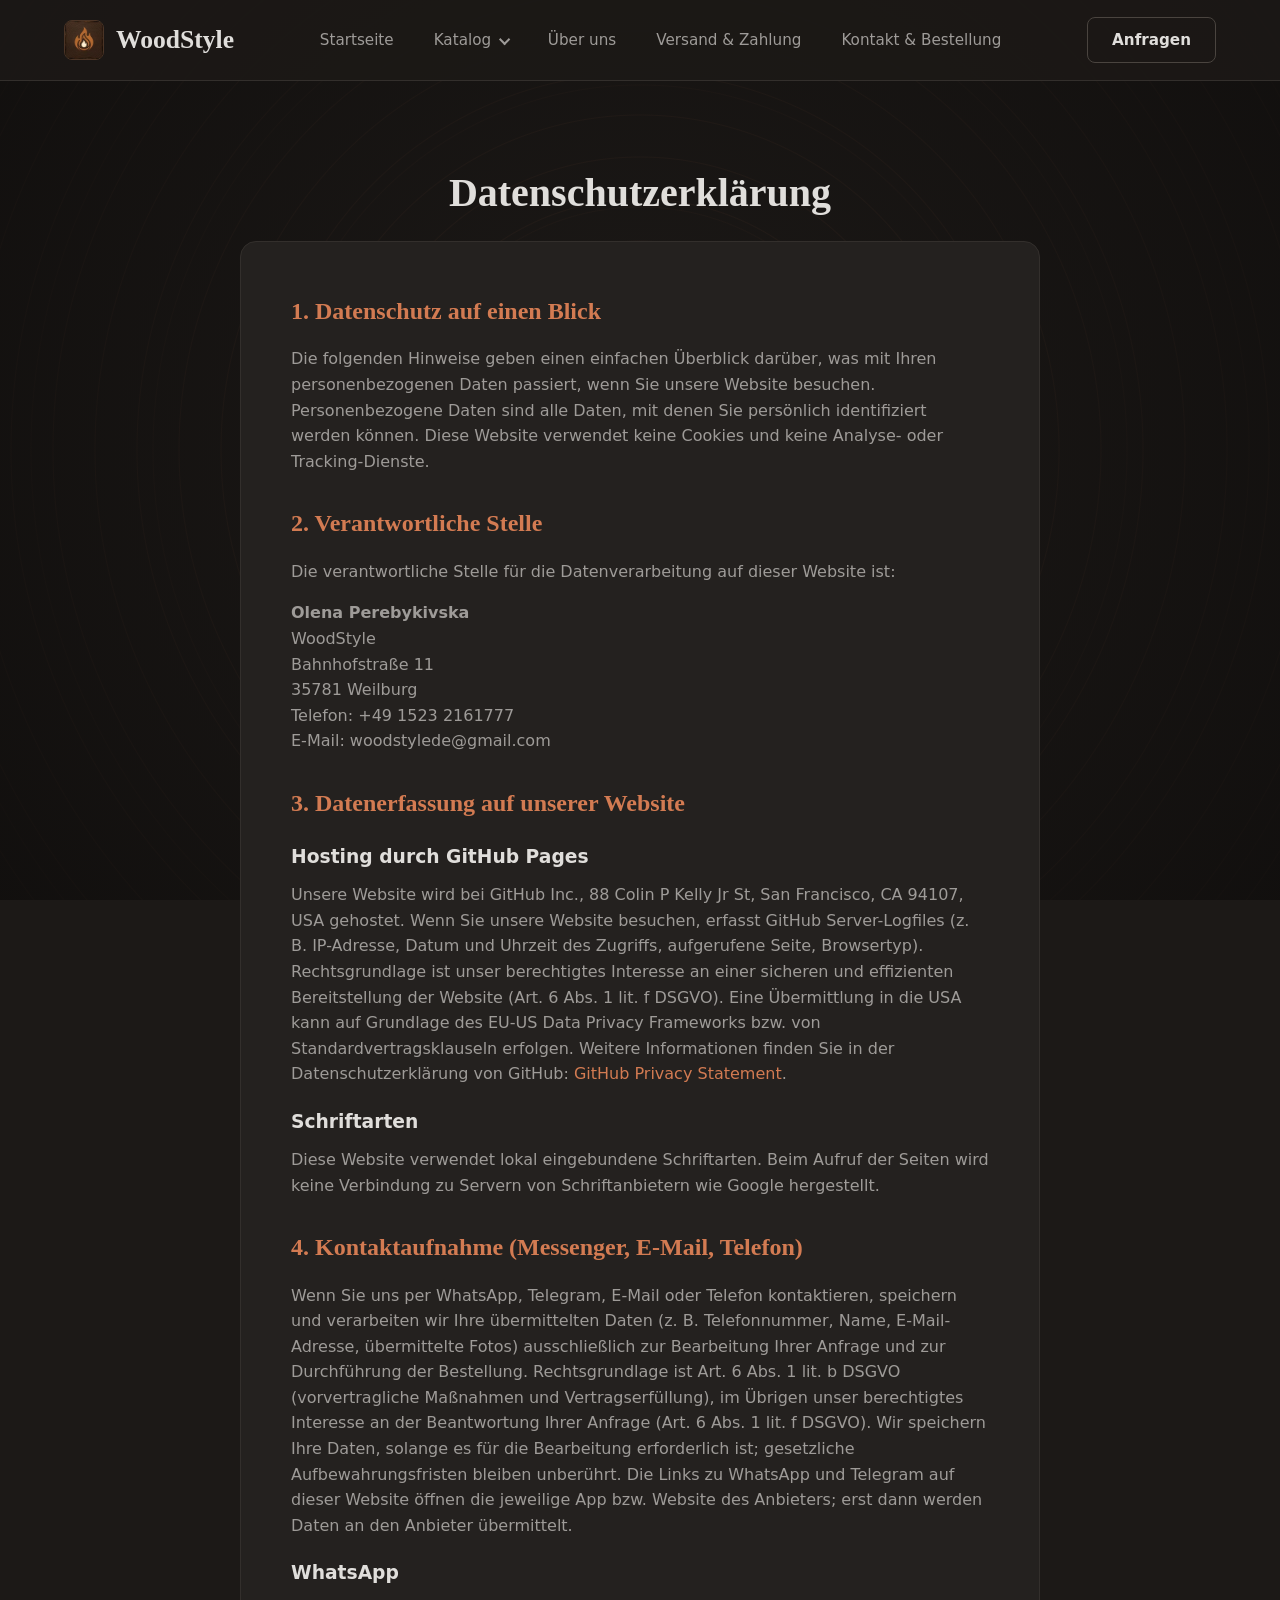
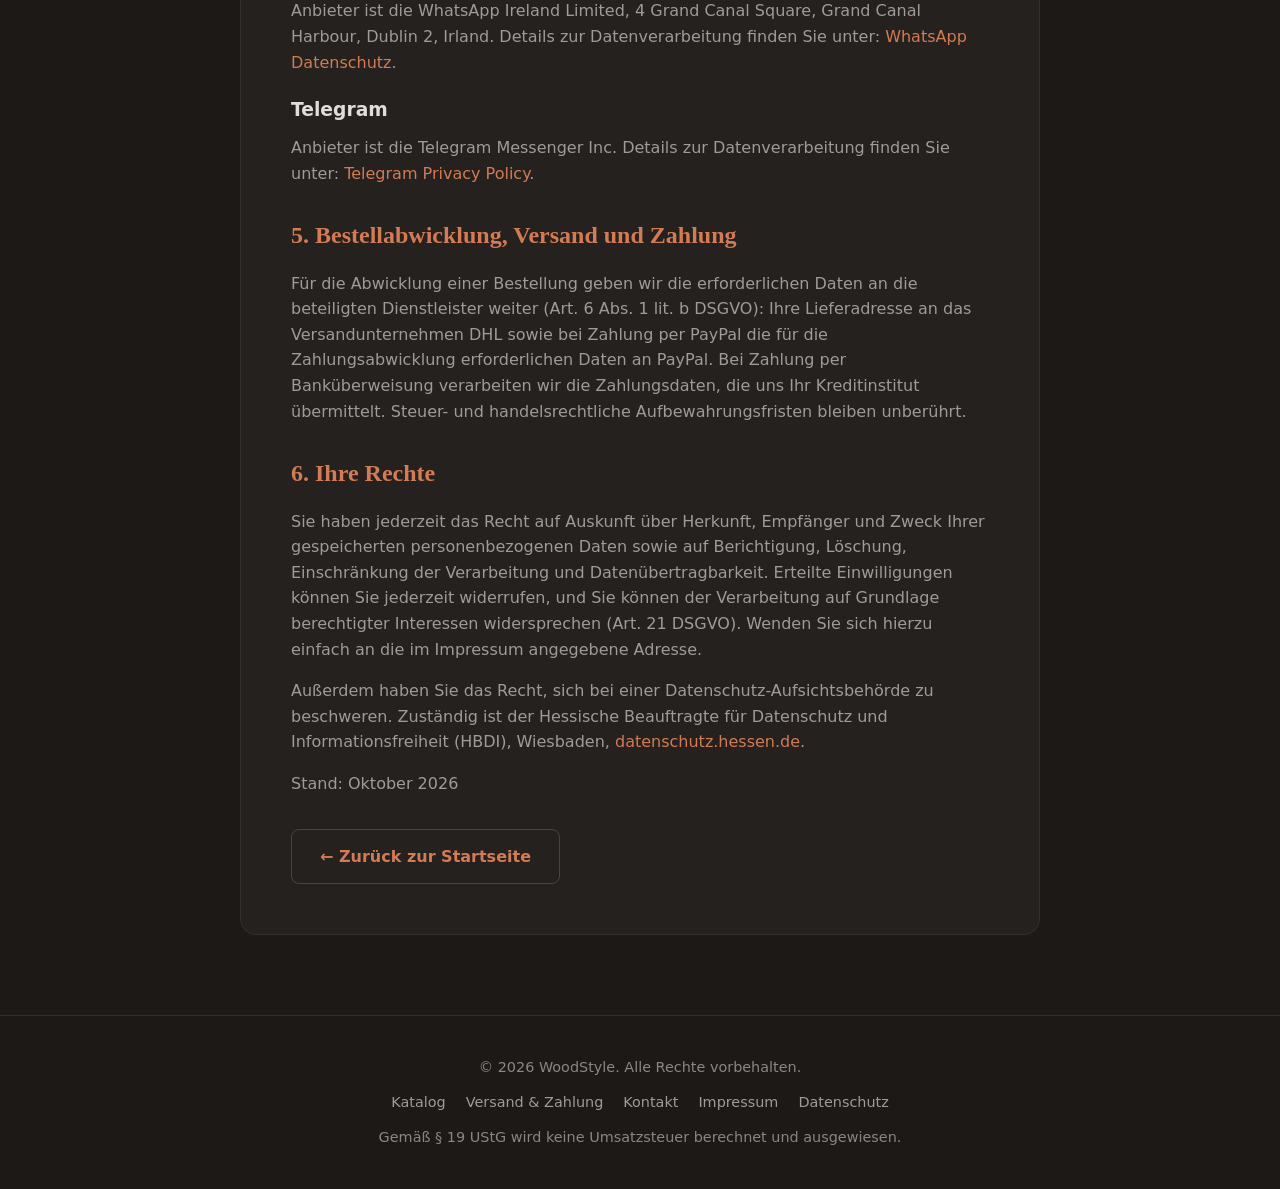
==== datenschutz.html @ aa6455e5 "Add files via upload" ====
<!DOCTYPE html>
<html lang="de">
<head>
    <meta charset="UTF-8">
    <meta name="viewport" content="width=device-width, initial-scale=1.0">
    <title>Datenschutz | WoodStyle – Datenschutzerklärung</title>
    <meta name="description" content="Datenschutzerklärung von WoodStyle: Informationen zur Verarbeitung personenbezogener Daten, Hosting bei GitHub Pages und Ihren Rechten gemäß DSGVO.">
    <meta name="theme-color" content="#1c1917">
    
    <link rel="canonical" href="https://woodstyle.de/datenschutz.html">
    <meta property="og:type" content="website">
    <meta property="og:site_name" content="WoodStyle">
    <meta property="og:locale" content="de_DE">
    <meta property="og:title" content="Datenschutz | WoodStyle – Datenschutzerklärung">
    <meta property="og:description" content="Datenschutzerklärung von WoodStyle: Informationen zur Verarbeitung personenbezogener Daten, Hosting bei GitHub Pages und Ihren Rechten gemäß DSGVO.">
    <meta property="og:url" content="https://woodstyle.de/datenschutz.html">
    <meta property="og:image" content="https://woodstyle.de/og-image.jpg">
    <meta name="twitter:card" content="summary_large_image">

    <link rel="icon" href="favicon.ico" sizes="any">
    <link rel="icon" href="favicon-32x32.png" type="image/png" sizes="32x32">
    <link rel="icon" href="favicon-16x16.png" type="image/png" sizes="16x16">
    <link rel="apple-touch-icon" href="apple-touch-icon.png">
    <link rel="manifest" href="site.webmanifest">

    <link rel="preload" href="fonts/inter-400.woff" as="font" type="font/woff" crossorigin>
    <link rel="stylesheet" href="style.css">
    <script src="main.js" defer></script>
</head>
<body>

    <a href="#main" class="skip-link">Zum Inhalt springen</a>
    <header class="navbar">
        <div class="container">
            <a href="index.html" class="logo">
                <img src="logo-96.webp" alt="" width="40" height="40" class="logo-img">
                <span>WoodStyle</span>
            </a>

            <button class="burger-btn" id="burgerBtn" aria-label="Menü öffnen" aria-expanded="false" aria-controls="navMenu">
                <span></span><span></span><span></span>
            </button>

            <div class="nav-center">
                <nav class="nav-menu" id="navMenu" aria-label="Hauptnavigation">
                    <ul class="nav-list">
                        <li><a href="index.html" class="nav-link">Startseite</a></li><li class="dropdown"><a href="katalog.html" class="nav-link dropdown-toggle" aria-haspopup="true">Katalog</a><ul class="dropdown-menu"><li><a href="katalog.html#schneidebretter">Schneidebretter</a></li><li><a href="katalog.html#untersetzer">Untersetzer</a></li><li><a href="katalog.html#bilder">Bilder &amp; Porträts</a></li><li><a href="katalog.html#sonstiges">Sonstiges</a></li></ul></li><li><a href="ueber-uns.html" class="nav-link">Über uns</a></li><li><a href="versand.html" class="nav-link">Versand &amp; Zahlung</a></li><li><a href="kontakt.html" class="nav-link">Kontakt &amp; Bestellung</a></li>
                    </ul>
                </nav>
            </div>

            <div class="nav-cta">
                <a href="kontakt.html" class="btn btn-outline">Anfragen</a>
            </div>
        </div>
    </header>

    <main id="main">
        <section class="section">
            <div class="container">
                <h1 class="section-title">Datenschutzerklärung</h1>

                <div class="legal-content">
                    <h2>1. Datenschutz auf einen Blick</h2>
                    <p>Die folgenden Hinweise geben einen einfachen Überblick darüber, was mit Ihren personenbezogenen Daten passiert, wenn Sie unsere Website besuchen. Personenbezogene Daten sind alle Daten, mit denen Sie persönlich identifiziert werden können. Diese Website verwendet keine Cookies und keine Analyse- oder Tracking-Dienste.</p>

                    <h2>2. Verantwortliche Stelle</h2>
                    <p>Die verantwortliche Stelle für die Datenverarbeitung auf dieser Website ist:</p>
                    <p>
                        <strong>Olena Perebykivska</strong><br>
                        WoodStyle<br>
                        Bahnhofstraße 11<br>
                        35781 Weilburg<br>
                        Telefon: +49 1523 2161777<br>
                        E-Mail: woodstylede@gmail.com
                    </p>

                    <h2>3. Datenerfassung auf unserer Website</h2>
                    <h3>Hosting durch GitHub Pages</h3>
                    <p>
                        Unsere Website wird bei GitHub Inc., 88 Colin P Kelly Jr St, San Francisco, CA 94107, USA gehostet. Wenn Sie unsere Website besuchen, erfasst GitHub Server-Logfiles (z. B. IP-Adresse, Datum und Uhrzeit des Zugriffs, aufgerufene Seite, Browsertyp). Rechtsgrundlage ist unser berechtigtes Interesse an einer sicheren und effizienten Bereitstellung der Website (Art. 6 Abs. 1 lit. f DSGVO). Eine Übermittlung in die USA kann auf Grundlage des EU-US Data Privacy Frameworks bzw. von Standardvertragsklauseln erfolgen. Weitere Informationen finden Sie in der Datenschutzerklärung von GitHub:
                        <a href="https://docs.github.com/en/site-policy/privacy-policies/github-privacy-statement" target="_blank" rel="noopener noreferrer">GitHub Privacy Statement</a>.
                    </p>

                    <h3>Schriftarten</h3>
                    <p>Diese Website verwendet lokal eingebundene Schriftarten. Beim Aufruf der Seiten wird keine Verbindung zu Servern von Schriftanbietern wie Google hergestellt.</p>

                    <h2>4. Kontaktaufnahme (Messenger, E-Mail, Telefon)</h2>
                    <p>
                        Wenn Sie uns per WhatsApp, Telegram, E-Mail oder Telefon kontaktieren, speichern und verarbeiten wir Ihre übermittelten Daten (z. B. Telefonnummer, Name, E-Mail-Adresse, übermittelte Fotos) ausschließlich zur Bearbeitung Ihrer Anfrage und zur Durchführung der Bestellung. Rechtsgrundlage ist Art. 6 Abs. 1 lit. b DSGVO (vorvertragliche Maßnahmen und Vertragserfüllung), im Übrigen unser berechtigtes Interesse an der Beantwortung Ihrer Anfrage (Art. 6 Abs. 1 lit. f DSGVO). Wir speichern Ihre Daten, solange es für die Bearbeitung erforderlich ist; gesetzliche Aufbewahrungsfristen bleiben unberührt. Die Links zu WhatsApp und Telegram auf dieser Website öffnen die jeweilige App bzw. Website des Anbieters; erst dann werden Daten an den Anbieter übermittelt.
                    </p>

                    <h3>WhatsApp</h3>
                    <p>
                        Anbieter ist die WhatsApp Ireland Limited, 4 Grand Canal Square, Grand Canal Harbour, Dublin 2, Irland. Details zur Datenverarbeitung finden Sie unter:
                        <a href="https://www.whatsapp.com/legal/privacy-policy-eea" target="_blank" rel="noopener noreferrer">WhatsApp Datenschutz</a>.
                    </p>

                    <h3>Telegram</h3>
                    <p>
                        Anbieter ist die Telegram Messenger Inc. Details zur Datenverarbeitung finden Sie unter:
                        <a href="https://telegram.org/privacy" target="_blank" rel="noopener noreferrer">Telegram Privacy Policy</a>.
                    </p>

                    <h2>5. Bestellabwicklung, Versand und Zahlung</h2>
                    <p>Für die Abwicklung einer Bestellung geben wir die erforderlichen Daten an die beteiligten Dienstleister weiter (Art. 6 Abs. 1 lit. b DSGVO): Ihre Lieferadresse an das Versandunternehmen DHL sowie bei Zahlung per PayPal die für die Zahlungsabwicklung erforderlichen Daten an PayPal. Bei Zahlung per Banküberweisung verarbeiten wir die Zahlungsdaten, die uns Ihr Kreditinstitut übermittelt. Steuer- und handelsrechtliche Aufbewahrungsfristen bleiben unberührt.</p>

                    <h2>6. Ihre Rechte</h2>
                    <p>Sie haben jederzeit das Recht auf Auskunft über Herkunft, Empfänger und Zweck Ihrer gespeicherten personenbezogenen Daten sowie auf Berichtigung, Löschung, Einschränkung der Verarbeitung und Datenübertragbarkeit. Erteilte Einwilligungen können Sie jederzeit widerrufen, und Sie können der Verarbeitung auf Grundlage berechtigter Interessen widersprechen (Art. 21 DSGVO). Wenden Sie sich hierzu einfach an die im Impressum angegebene Adresse.</p>
                    <p>Außerdem haben Sie das Recht, sich bei einer Datenschutz-Aufsichtsbehörde zu beschweren. Zuständig ist der Hessische Beauftragte für Datenschutz und Informationsfreiheit (HBDI), Wiesbaden, <a href="https://datenschutz.hessen.de" target="_blank" rel="noopener noreferrer">datenschutz.hessen.de</a>.</p>

                    <p>Stand: Oktober 2026</p>

                    <div class="buttons">
                        <a href="index.html" class="btn btn-outline">← Zurück zur Startseite</a>
                    </div>
                </div>
            </div>
        </section>
    </main>

    <footer class="footer">
        <div class="container">
            <p>© 2026 WoodStyle. Alle Rechte vorbehalten.</p>
            <nav class="footer-links" aria-label="Fußzeile">
                <a href="katalog.html">Katalog</a>
                <a href="versand.html">Versand &amp; Zahlung</a>
                <a href="kontakt.html">Kontakt</a>
                <a href="impressum.html">Impressum</a>
                <a href="datenschutz.html">Datenschutz</a>
            </nav>
            <p class="footer-note">Gemäß § 19 UStG wird keine Umsatzsteuer berechnet und ausgewiesen.</p>
        </div>
    </footer>

</body>
</html>
---- style.css ----
/* ==========================================
   ШРИФТЫ (локально, без обращения к серверам Google)
   Playfair Display: скачайте woff2 (600 и 700, latin) например через
   https://gwfh.mranftl.com/fonts/playfair-display , положите в /fonts
   и раскомментируйте блоки ниже. Пока используется запасной Georgia.
   ========================================== */
@font-face { font-family: 'Inter'; font-weight: 400; font-style: normal; font-display: swap; src: url('fonts/inter-400.woff') format('woff'); }
@font-face { font-family: 'Inter'; font-weight: 500; font-style: normal; font-display: swap; src: url('fonts/inter-500.woff') format('woff'); }
@font-face { font-family: 'Inter'; font-weight: 600; font-style: normal; font-display: swap; src: url('fonts/inter-600.woff') format('woff'); }
/*
@font-face { font-family: 'Playfair Display'; font-weight: 600; font-style: normal; font-display: swap; src: url('fonts/playfair-display-600.woff2') format('woff2'); }
@font-face { font-family: 'Playfair Display'; font-weight: 700; font-style: normal; font-display: swap; src: url('fonts/playfair-display-700.woff2') format('woff2'); }
*/

:root {
  --bg-main: #1c1917;
  --bg-dark: #11100f;
  --bg-card: #24211f;
  --border-color: #332f2c;

  --accent: #d37b52;          /* акцент для текста и рамок */
  --accent-btn: #a85a2c;      /* фон кнопок: белый текст >= 4.5:1 */
  --accent-btn-hover: #8f4a22;

  --text-main: #e0dedb;
  --text-muted: #9e9b98;
  --text-subtle: #8a8683;

  --whatsapp: #1d7a3c;
  --whatsapp-hover: #166630;
  --telegram: #1a78ab;
  --telegram-hover: #156591;

  --font-serif: 'Playfair Display', Georgia, 'Times New Roman', serif;
  --font-sans: 'Inter', system-ui, -apple-system, 'Segoe UI', Roboto, sans-serif;

  --radius-md: 10px;
  --radius-lg: 16px;
  --transition: all 0.3s cubic-bezier(0.25, 0.8, 0.25, 1);
}

* { box-sizing: border-box; margin: 0; padding: 0; }
html { scroll-behavior: smooth; }

/* Плавный переход между страницами без JS (браузеры без поддержки просто грузят страницу) */
@view-transition { navigation: auto; }

body {
  font-family: var(--font-sans);
  background-color: var(--bg-main);
  color: var(--text-main);
  line-height: 1.6;
  -webkit-font-smoothing: antialiased;
  background-image:
    radial-gradient(circle at center, rgba(28, 25, 23, 0.2) 0%, rgba(15, 13, 12, 0.8) 100%),
    repeating-radial-gradient(circle at 50% 50%, transparent 0, transparent 40px, rgba(211, 123, 82, 0.08) 41px, transparent 42px),
    repeating-radial-gradient(circle at 50% 50%, transparent 0, transparent 120px, rgba(211, 123, 82, 0.05) 121px, transparent 122px);
  background-attachment: fixed;
}

img { max-width: 100%; height: auto; }

.container { max-width: 1200px; margin: 0 auto; padding: 0 24px; }

:focus-visible { outline: 2px solid var(--accent); outline-offset: 3px; border-radius: 4px; }

.skip-link {
  position: absolute; left: 16px; top: -100px; z-index: 2000;
  background: var(--accent-btn); color: #fff; padding: 10px 18px; border-radius: 8px; text-decoration: none; font-weight: 600;
}
.skip-link:focus { top: 12px; }

/* ==========================================
   ШАПКА И НАВИГАЦИЯ
   ========================================== */
.navbar {
  position: sticky; top: 0; z-index: 1000;
  border-bottom: 1px solid var(--border-color);
  view-transition-name: navbar;
}
/* blur вынесен в псевдоэлемент: backdrop-filter на самой шапке ломает position: fixed у мобильного меню */
.navbar::before {
  content: ""; position: absolute; inset: 0; z-index: -1;
  background-color: rgba(28, 25, 23, 0.95);
  -webkit-backdrop-filter: blur(10px); backdrop-filter: blur(10px);
}

.navbar .container { display: flex; justify-content: space-between; align-items: center; height: 80px; gap: 16px; }

.logo {
  display: flex; align-items: center; gap: 12px;
  font-family: var(--font-serif); font-size: 1.6rem; font-weight: 700;
  color: var(--text-main); text-decoration: none;
}
.logo-img { width: 40px; height: 40px; border-radius: 8px; object-fit: cover; border: 1px solid #4a3426; transition: var(--transition); }
.logo:hover .logo-img { transform: scale(1.1) rotate(5deg); border-color: var(--accent); }

.nav-center { display: flex; align-items: center; }
.nav-list { display: flex; list-style: none; align-items: center; gap: 8px; }

.nav-link {
  color: var(--text-muted); text-decoration: none; font-weight: 500; font-size: 0.95rem;
  padding: 8px 16px; border-radius: 6px; transition: var(--transition);
}
.nav-link:hover, .nav-link[aria-current="page"] { color: var(--text-main); background-color: #2a2624; }
.nav-cta .btn { padding: 10px 24px; font-size: 0.95rem; }

.dropdown { position: relative; }
.dropdown-toggle::after {
  content: ""; display: inline-block; width: 0.42em; height: 0.42em; margin-left: 0.55em;
  border-right: 2px solid currentColor; border-bottom: 2px solid currentColor;
  transform: rotate(45deg) translateY(-2px);
}
.dropdown-menu {
  display: none; position: absolute; top: 100%; left: 0;
  background-color: var(--bg-card); border: 1px solid var(--border-color);
  list-style: none; min-width: 220px; border-radius: var(--radius-md);
  box-shadow: 0 10px 30px rgba(0,0,0,0.5); z-index: 1001; padding: 8px 0; margin-top: 4px;
}
/* невидимый мостик, чтобы меню не закрывалось при движении мыши */
.dropdown-menu::before { content: ""; position: absolute; top: -8px; left: 0; right: 0; height: 8px; }
.dropdown-menu a {
  display: block; padding: 10px 20px; color: var(--text-muted);
  text-decoration: none; font-size: 0.95rem; transition: var(--transition);
}
.dropdown-menu a:hover { background-color: #2f2b28; color: var(--text-main); padding-left: 24px; }

@media (min-width: 851px) {
  .dropdown:hover .dropdown-menu, .dropdown:focus-within .dropdown-menu { display: block; }
}

.burger-btn {
  display: none; flex-direction: column; justify-content: space-between;
  width: 30px; height: 20px; background: transparent; border: none; cursor: pointer; z-index: 1002;
}
.burger-btn span { display: block; width: 100%; height: 2px; background-color: var(--text-main); border-radius: 2px; transition: transform 0.3s, opacity 0.3s; }
.burger-btn[aria-expanded="true"] span:nth-child(1) { transform: translateY(9px) rotate(45deg); }
.burger-btn[aria-expanded="true"] span:nth-child(2) { opacity: 0; }
.burger-btn[aria-expanded="true"] span:nth-child(3) { transform: translateY(-9px) rotate(-45deg); }

/* Сезонная полоса (удалить после праздников) */
.promo-strip {
  background-color: #2a1e17; border-bottom: 1px solid var(--border-color);
  text-align: center; padding: 10px 24px; font-size: 0.95rem;
}
.promo-strip a { color: var(--accent); font-weight: 600; text-decoration: underline; text-underline-offset: 3px; }

/* ==========================================
   КНОПКИ
   ========================================== */
.btn {
  display: inline-flex; align-items: center; justify-content: center; gap: 8px;
  padding: 14px 28px; border-radius: 8px; font-family: var(--font-sans);
  font-weight: 600; font-size: 1rem; text-decoration: none;
  border: 1px solid transparent; cursor: pointer; transition: var(--transition);
}
.btn-primary { background-color: var(--accent-btn); color: #fff; }
.btn-primary:hover { background-color: var(--accent-btn-hover); transform: translateY(-3px); box-shadow: 0 8px 20px rgba(211,123,82,0.3); }
.btn-outline { background-color: transparent; color: var(--text-main); border-color: #4a443f; }
.btn-outline:hover { border-color: var(--accent); color: var(--accent); background-color: rgba(211,123,82,0.05); transform: translateY(-3px); }
.btn-whatsapp { background-color: var(--whatsapp); color: #fff; }
.btn-whatsapp:hover { background-color: var(--whatsapp-hover); transform: translateY(-3px); box-shadow: 0 8px 20px rgba(37,167,84,0.3); }
.btn-telegram { background-color: var(--telegram); color: #fff; }
.btn-telegram:hover { background-color: var(--telegram-hover); transform: translateY(-3px); box-shadow: 0 8px 20px rgba(34,158,217,0.3); }
.btn-sm { padding: 10px 20px; font-size: 0.9rem; }

/* Плавающая кнопка на мобильных */
.fab-whatsapp {
  display: none; position: fixed; right: 16px; bottom: 16px; z-index: 900;
  align-items: center; gap: 8px; padding: 12px 18px; border-radius: 999px;
  background-color: var(--whatsapp); color: #fff; font-weight: 600; font-size: 0.95rem; text-decoration: none;
  box-shadow: 0 6px 20px rgba(0,0,0,0.5);
}
.fab-whatsapp svg { width: 20px; height: 20px; fill: currentColor; }

/* ==========================================
   HERO
   ========================================== */
.hero { padding: 80px 0; }
.hero-container { display: flex; align-items: center; justify-content: space-between; gap: 60px; }
.hero-content { flex: 1 1 50%; }
.hero-subtitle { display: inline-block; color: var(--accent); font-size: 0.85rem; font-weight: 600; letter-spacing: 2px; text-transform: uppercase; margin-bottom: 24px; }
.hero-content h1 { font-family: var(--font-serif); font-size: 3.5rem; font-weight: 600; line-height: 1.15; margin-bottom: 24px; }
.hero-content p { font-size: 1.15rem; color: var(--text-muted); margin-bottom: 40px; max-width: 500px; }
.hero-buttons { display: flex; gap: 16px; flex-wrap: wrap; }
.hero-image-wrapper { flex: 1 1 50%; display: flex; justify-content: center; }
.hero-img {
  width: 100%; max-width: 450px; aspect-ratio: 1 / 1; object-fit: cover;
  border: 1px solid var(--border-color); border-radius: 24px;
  box-shadow: 0 20px 50px rgba(0,0,0,0.6); transition: var(--transition);
}
.hero-img:hover { transform: scale(1.02) translateY(-5px); box-shadow: 0 30px 60px rgba(0,0,0,0.8), 0 0 20px rgba(211,123,82,0.2); }

/* ==========================================
   СЕКЦИИ И КАТАЛОГ
   ========================================== */
.section { padding: 80px 0; }
.section-alt { background-color: var(--bg-dark); }
.section-title { font-family: var(--font-serif); font-size: 2.5rem; font-weight: 600; text-align: center; margin-bottom: 16px; }
.section-subtitle { text-align: center; color: var(--text-muted); font-size: 1.1rem; margin-bottom: 60px; max-width: 700px; margin-inline: auto; }
.section-note { text-align: center; color: var(--text-subtle); font-size: 0.9rem; margin-top: 32px; }

.catalog-grid { display: grid; grid-template-columns: repeat(auto-fit, minmax(260px, 1fr)); gap: 24px; }
.catalog-page-grid { display: grid; grid-template-columns: repeat(2, 1fr); gap: 30px; }

.product-card {
  background-color: var(--bg-card); border: 1px solid var(--border-color);
  border-radius: var(--radius-lg); overflow: hidden; display: flex; flex-direction: column;
  transition: var(--transition); position: relative; scroll-margin-top: 110px;
}
.product-card:hover, .product-card:target { transform: translateY(-8px); border-color: var(--accent); box-shadow: 0 15px 35px rgba(0,0,0,0.4), 0 0 15px rgba(211,123,82,0.1); }

.card-img-placeholder {
  height: 180px; background-color: #1a1816; border-bottom: 1px solid var(--border-color);
  display: flex; align-items: center; justify-content: center;
  background-image: repeating-radial-gradient(circle at center, transparent 0, transparent 20px, rgba(255,255,255,0.02) 21px, transparent 22px);
  overflow: hidden;
}
.card-img-placeholder svg { width: 50px; height: 50px; fill: var(--accent); opacity: 0.9; transition: transform 0.4s cubic-bezier(0.175, 0.885, 0.32, 1.275); }
.product-card:hover .card-img-placeholder svg { transform: scale(1.25) rotate(5deg); }

.card-body { padding: 24px; display: flex; flex-direction: column; flex-grow: 1; }
.card-body h3 { font-family: var(--font-serif); font-size: 1.4rem; margin-bottom: 12px; transition: color 0.3s; }
.product-card:hover .card-body h3 { color: var(--accent); }
.card-body p { color: var(--text-muted); font-size: 0.95rem; margin-bottom: 24px; flex-grow: 1; }

.card-footer { display: flex; justify-content: space-between; align-items: center; flex-wrap: wrap; gap: 12px; border-top: 1px solid var(--border-color); padding-top: 20px; margin-top: auto; }
.price { font-family: var(--font-serif); font-size: 1.3rem; color: var(--accent); font-weight: 600; }

/* ==========================================
   ОСТАЛЬНЫЕ БЛОКИ
   ========================================== */
.benefits-grid { display: grid; grid-template-columns: repeat(3, 1fr); gap: 24px; }
.benefits-grid.mt { margin-top: 40px; }
.benefit-item { background-color: var(--bg-card); border: 1px solid var(--border-color); border-radius: var(--radius-lg); padding: 40px 30px; text-align: center; transition: var(--transition); }
.benefit-item:hover { border-color: var(--accent); transform: translateY(-5px); box-shadow: 0 10px 25px rgba(0,0,0,0.3); }
.benefit-icon { width: 64px; height: 64px; margin: 0 auto 20px; background-color: #2a1e17; border-radius: 50%; display: flex; align-items: center; justify-content: center; transition: var(--transition); }
.benefit-item:hover .benefit-icon { transform: scale(1.1); background-color: var(--accent-btn); }
.benefit-item:hover .benefit-icon svg { fill: #fff; }
.benefit-icon svg { width: 32px; height: 32px; fill: var(--accent); transition: var(--transition); }
.benefit-item h3 { font-family: var(--font-serif); font-size: 1.4rem; margin-bottom: 12px; }
.benefit-item p { color: var(--text-muted); font-size: 0.95rem; }

/* Шаги заказа */
.steps { display: grid; grid-template-columns: repeat(4, 1fr); gap: 24px; list-style: none; counter-reset: none; }
.step { background-color: var(--bg-card); border: 1px solid var(--border-color); border-radius: var(--radius-lg); padding: 32px 24px; }
.step-num {
  display: flex; align-items: center; justify-content: center; width: 40px; height: 40px; margin-bottom: 16px;
  border-radius: 50%; background-color: var(--accent-btn); color: #fff; font-family: var(--font-serif); font-weight: 700; font-size: 1.1rem;
}
.step h3 { font-family: var(--font-serif); font-size: 1.2rem; margin-bottom: 8px; }
.step p { color: var(--text-muted); font-size: 0.95rem; }

.contact-wrapper { max-width: 700px; margin: 0 auto; text-align: center; }
.contact-card { background-color: var(--bg-card); border: 1px solid var(--border-color); border-radius: var(--radius-lg); padding: 50px; box-shadow: 0 10px 30px rgba(0,0,0,0.2); }
.contact-card p { color: var(--text-muted); font-size: 1.1rem; margin-bottom: 32px; }
.contact-buttons-row { display: flex; gap: 16px; justify-content: center; flex-wrap: wrap; margin-bottom: 32px; }
.contact-details { list-style: none; margin: 0 0 32px; display: flex; flex-direction: column; gap: 8px; }
.contact-details a { color: var(--text-main); text-underline-offset: 3px; }
.contact-details a:hover { color: var(--accent); }
.checklist { text-align: left; max-width: 520px; margin: 0 auto 32px; padding-left: 1.2rem; color: var(--text-muted); }
.checklist li { margin-bottom: 6px; }
.contact-card .checklist-title { font-family: var(--font-serif); color: var(--text-main); font-size: 1.2rem; margin-bottom: 12px; }
.response-badge { display: inline-flex; align-items: center; gap: 10px; background-color: #2a2624; border: 1px solid var(--border-color); padding: 10px 20px; border-radius: 30px; color: var(--text-muted); font-size: 0.9rem; }
.response-badge-dot { width: 8px; height: 8px; background-color: #2ec266; border-radius: 50%; box-shadow: 0 0 8px #2ec266; animation: pulse 2s infinite; }

@keyframes pulse {
  0% { box-shadow: 0 0 0 0 rgba(46, 194, 102, 0.7); }
  70% { box-shadow: 0 0 0 10px rgba(46, 194, 102, 0); }
  100% { box-shadow: 0 0 0 0 rgba(46, 194, 102, 0); }
}

.shipping-wrapper { display: grid; grid-template-columns: repeat(2, 1fr); gap: 24px; max-width: 900px; margin: 0 auto; }
.info-card { background-color: var(--bg-card); border: 1px solid var(--border-color); border-radius: var(--radius-lg); padding: 40px; transition: var(--transition); }
.info-card:hover { border-color: var(--accent); transform: translateY(-3px); }
.info-card-header { display: flex; align-items: center; gap: 16px; margin-bottom: 20px; }
.info-icon { width: 50px; height: 50px; flex-shrink: 0; background-color: #2a1e17; border-radius: 12px; display: flex; align-items: center; justify-content: center; transition: var(--transition); }
.info-card:hover .info-icon { background-color: var(--accent-btn); }
.info-card:hover .info-icon svg { fill: #fff; }
.info-icon svg { fill: var(--accent); width: 24px; height: 24px; transition: var(--transition); }
.info-card h2 { font-family: var(--font-serif); font-size: 1.5rem; }
.info-card p { color: var(--text-muted); }

.about-wrapper { max-width: 900px; margin: 0 auto; }
.legal-content { background-color: var(--bg-card); padding: 50px; border-radius: var(--radius-lg); border: 1px solid var(--border-color); max-width: 800px; margin: 0 auto; }
.craftsman-card { background-color: var(--bg-card); border: 1px solid var(--border-color); border-left: 4px solid var(--accent); border-radius: var(--radius-lg); padding: 40px; margin-bottom: 40px; }
.craftsman-card p + p { margin-top: 16px; }
.legal-content h2 { font-family: var(--font-serif); color: var(--accent); margin: 30px 0 16px; font-size: 1.5rem; }
.legal-content h2:first-child { margin-top: 0; }
.legal-content h3 { color: var(--text-main); margin: 20px 0 10px; }
.legal-content p, .legal-content li { color: var(--text-muted); margin-bottom: 16px; }
.legal-content ul { padding-left: 1.2rem; margin-bottom: 16px; }
.legal-content ul li { margin-bottom: 6px; }
.legal-content a { color: var(--accent); text-decoration: none; }
.legal-content a:hover { text-decoration: underline; }
.legal-content .buttons { margin-top: 32px; }

.error-page { text-align: center; padding: 4rem 1rem; }
.error-code { font-family: var(--font-serif); font-size: 6rem; line-height: 1; color: var(--accent); margin-bottom: 8px; }
.error-page p { color: var(--text-muted); margin: 1.5rem 0 2rem; }

.footer { background-color: var(--bg-main); padding: 40px 0; border-top: 1px solid var(--border-color); text-align: center; color: var(--text-subtle); font-size: 0.9rem; }
.footer-links { display: flex; justify-content: center; flex-wrap: wrap; gap: 8px 20px; margin-top: 12px; }
.footer-links a { color: var(--text-muted); text-decoration: none; transition: var(--transition); }
.footer-links a:hover { color: var(--text-main); text-decoration: underline; }
.footer-note { margin-top: 12px; }

/* ==========================================
   АДАПТИВНОСТЬ
   ========================================== */
@media (max-width: 992px) {
  .catalog-page-grid, .benefits-grid, .shipping-wrapper { grid-template-columns: 1fr; }
  .steps { grid-template-columns: repeat(2, 1fr); }
  .hero-container { flex-direction: column; text-align: center; gap: 40px; }
  .hero-content h1 { font-size: 2.8rem; }
  .hero-content p { margin-inline: auto; }
  .hero-buttons { justify-content: center; }
}

@media (max-width: 850px) {
  .burger-btn { display: flex; }

  .nav-menu {
    position: fixed; top: 0; right: -100%; width: 100%; height: 100vh; height: 100dvh;
    background-color: var(--bg-main); padding: 100px 24px 40px;
    visibility: hidden;
    transition: right 0.4s cubic-bezier(0.77, 0, 0.175, 1), visibility 0.4s; z-index: 1001; overflow-y: auto;
  }
  .nav-menu.active { right: 0; visibility: visible; }

  .nav-list { flex-direction: column; align-items: stretch; gap: 16px; width: 100%; }

  .nav-link {
    font-size: 1.1rem; padding: 16px 20px; width: 100%;
    background-color: var(--bg-card); border: 1px solid var(--border-color); border-radius: 10px;
    color: var(--text-main); display: flex; justify-content: space-between; align-items: center;
  }
  .nav-link:hover, .nav-link[aria-current="page"] { background-color: #2f2b28; border-color: var(--accent); }

  .dropdown-menu {
    position: static; display: flex; flex-direction: column; gap: 10px;
    box-shadow: none; background-color: transparent; border: none; padding: 0 0 0 12px; margin-top: 12px;
  }
  .dropdown-menu::before { display: none; }
  .dropdown-menu a {
    padding: 14px 20px; background-color: rgba(255,255,255,0.03); border: 1px solid rgba(255,255,255,0.05);
    border-radius: 8px; font-size: 1rem; color: var(--text-muted);
  }
  .dropdown-menu a:hover { background-color: rgba(211,123,82,0.1); color: var(--accent); border-color: var(--accent); padding-left: 20px; }

  .nav-cta { display: none; }
  .fab-whatsapp { display: inline-flex; }
  body { padding-bottom: 72px; }
  .contact-buttons-row { flex-direction: column; }
  .hero-content h1 { font-size: 2.2rem; }
  .section { padding: 56px 0; }
  .section-title { font-size: 2rem; }
  .legal-content, .contact-card { padding: 30px 20px; }

  .card-footer { flex-direction: column; align-items: stretch; text-align: center; }
  .card-footer .price { margin-bottom: 8px; }
}

@media (max-width: 560px) {
  .steps { grid-template-columns: 1fr; }
}

@media (prefers-reduced-motion: reduce) {
  html { scroll-behavior: auto; }
  *, *::before, *::after { animation: none !important; transition: none !important; }
  @view-transition { navigation: none; }
}
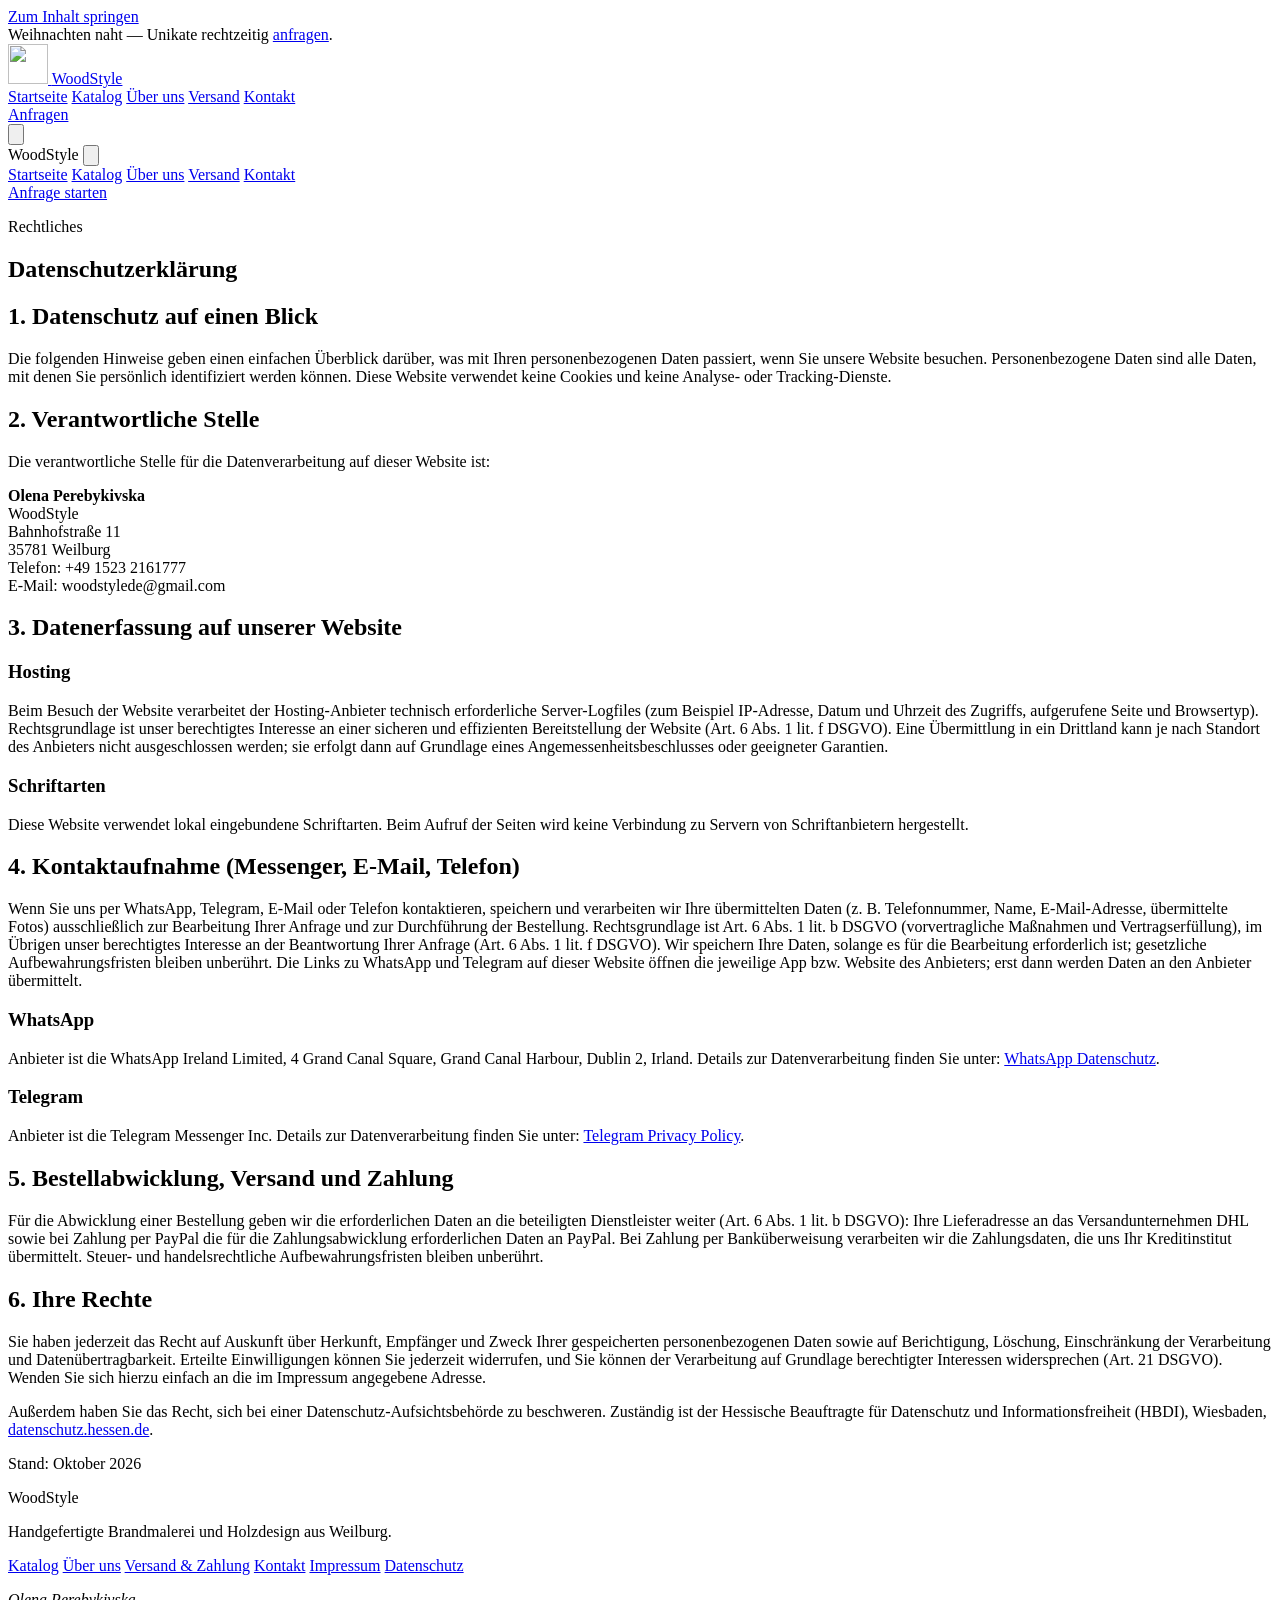
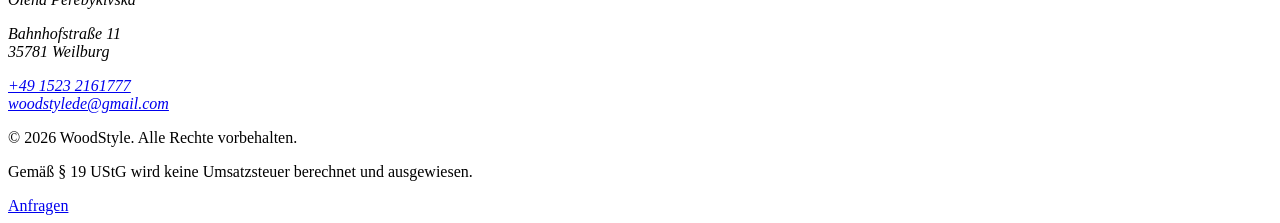
==== commit b68e841c: "Add files via upload" ====
--- a/datenschutz.html
+++ b/datenschutz.html
@@ -1,137 +1,132 @@
-<!DOCTYPE html>
-<html lang="de">
+<!doctype html>
+<html lang="de" class="antialiased">
 <head>
-    <meta charset="UTF-8">
-    <meta name="viewport" content="width=device-width, initial-scale=1.0">
-    <title>Datenschutz | WoodStyle – Datenschutzerklärung</title>
-    <meta name="description" content="Datenschutzerklärung von WoodStyle: Informationen zur Verarbeitung personenbezogener Daten, Hosting bei GitHub Pages und Ihren Rechten gemäß DSGVO.">
-    <meta name="theme-color" content="#1c1917">
-    
-    <link rel="canonical" href="https://woodstyle.de/datenschutz.html">
-    <meta property="og:type" content="website">
-    <meta property="og:site_name" content="WoodStyle">
-    <meta property="og:locale" content="de_DE">
-    <meta property="og:title" content="Datenschutz | WoodStyle – Datenschutzerklärung">
-    <meta property="og:description" content="Datenschutzerklärung von WoodStyle: Informationen zur Verarbeitung personenbezogener Daten, Hosting bei GitHub Pages und Ihren Rechten gemäß DSGVO.">
-    <meta property="og:url" content="https://woodstyle.de/datenschutz.html">
-    <meta property="og:image" content="https://woodstyle.de/og-image.jpg">
-    <meta name="twitter:card" content="summary_large_image">
+  <meta charset="utf-8">
+  <meta name="viewport" content="width=device-width, initial-scale=1">
+  <title>Datenschutz · WoodStyle</title>
+  <meta name="description" content="Datenschutzerklärung von WoodStyle: Verarbeitung personenbezogener Daten und Ihre Rechte gemäß DSGVO.">
+  <meta name="theme-color" content="#3a2a20">
+  <link rel="icon" type="image/svg+xml" href="favicon.svg">
+  <link rel="stylesheet" href="css/style.css">
+</head>
+<body class="bg-paper font-sans text-ink">
+  <a href="#main" class="sr-only focus:not-sr-only focus:absolute focus:top-3 focus:left-3 focus:z-50 focus:rounded-full focus:bg-ember focus:px-4 focus:py-2 focus:text-paper">Zum Inhalt springen</a>
+  <div class="flex min-h-screen flex-col">
+    <header class="sticky top-0 z-40">
+      <div class="h-0.5 bg-ember" aria-hidden="true"></div>
+      <div class="bg-walnut px-5 py-2 text-center text-sm text-paper">
+        Weihnachten naht — Unikate rechtzeitig <a href="kontakt.html" class="underline decoration-paper/40 underline-offset-4 hover:decoration-paper">anfragen</a>.
+      </div>
+      <div class="border-b border-line bg-paper/90 backdrop-blur-md">
+        <div class="mx-auto flex h-16 max-w-6xl items-center justify-between gap-4 px-5 md:px-8">
+          <a href="index.html" class="flex items-center gap-3" aria-label="WoodStyle, Startseite">
+            <img src="images/logo.webp" alt="" width="40" height="40" class="size-10 rounded-md object-cover">
+            <span class="font-display text-2xl leading-none">WoodStyle</span>
+          </a>
+          <nav class="hidden items-center gap-7 md:flex" aria-label="Hauptnavigation">
+            <a href="index.html" class="text-sm text-mute transition-colors hover:text-ink">Startseite</a>
+            <a href="katalog.html" class="text-sm text-mute transition-colors hover:text-ink">Katalog</a>
+            <a href="ueber-uns.html" class="text-sm text-mute transition-colors hover:text-ink">Über uns</a>
+            <a href="versand.html" class="text-sm text-mute transition-colors hover:text-ink">Versand</a>
+            <a href="kontakt.html" class="text-sm text-mute transition-colors hover:text-ink">Kontakt</a>
+          </nav>
+          <div class="hidden md:block">
+            <a href="kontakt.html" class="inline-flex min-h-11 items-center justify-center rounded-full px-6 text-sm font-medium transition-colors border border-ink/15 bg-transparent text-ink hover:border-ink/40 px-5">Anfragen</a>
+          </div>
+          <button type="button" id="menu-open" class="inline-flex size-11 items-center justify-center rounded-full border border-line md:hidden" aria-label="Menü öffnen" aria-expanded="false" aria-controls="mobile-menu">
+            <svg class="size-5" viewBox="0 0 24 24" fill="none" stroke="currentColor" stroke-width="2" stroke-linecap="round" stroke-linejoin="round" aria-hidden="true"><path d="M4 6h16M4 12h16M4 18h16"/></svg>
+          </button>
+        </div>
+      </div>
+      <div id="mobile-menu" class="hidden fixed inset-0 z-50 flex-col bg-paper px-6 pt-5 pb-10" role="dialog" aria-modal="true" aria-label="Seitennavigation">
+        <div class="flex items-center justify-between">
+          <span class="font-display text-2xl">WoodStyle</span>
+          <button type="button" id="menu-close" class="inline-flex size-11 items-center justify-center rounded-full border border-line" aria-label="Menü schließen">
+            <svg class="size-5" viewBox="0 0 24 24" fill="none" stroke="currentColor" stroke-width="2" stroke-linecap="round" stroke-linejoin="round" aria-hidden="true"><path d="M18 6 6 18M6 6l12 12"/></svg>
+          </button>
+        </div>
+        <nav class="mt-12 flex flex-col gap-2" aria-label="Mobilnavigation">
+          <a href="index.html" class="border-b border-line py-3 font-display text-4xl text-mute">Startseite</a>
+          <a href="katalog.html" class="border-b border-line py-3 font-display text-4xl text-mute">Katalog</a>
+          <a href="ueber-uns.html" class="border-b border-line py-3 font-display text-4xl text-mute">Über uns</a>
+          <a href="versand.html" class="border-b border-line py-3 font-display text-4xl text-mute">Versand</a>
+          <a href="kontakt.html" class="border-b border-line py-3 font-display text-4xl text-mute">Kontakt</a>
+        </nav>
+        <div class="mt-auto">
+          <a href="kontakt.html" class="inline-flex min-h-11 items-center justify-center rounded-full px-6 text-sm font-medium transition-colors bg-ember text-paper hover:bg-ember-deep w-full">Anfrage starten</a>
+        </div>
+      </div>
+    </header>
+    <main id="main" class="flex-1 pb-20 md:pb-0">
 
-    <link rel="icon" href="favicon.ico" sizes="any">
-    <link rel="icon" href="favicon-32x32.png" type="image/png" sizes="32x32">
-    <link rel="icon" href="favicon-16x16.png" type="image/png" sizes="16x16">
-    <link rel="apple-touch-icon" href="apple-touch-icon.png">
-    <link rel="manifest" href="site.webmanifest">
+      <article class="legal mx-auto max-w-3xl px-5 pt-12 pb-20 md:px-8 md:pt-16">
+        <p class="text-xs font-medium tracking-kicker text-ember uppercase">Rechtliches</p>
+        <h1 class="mt-3 font-display text-section">Datenschutzerklärung</h1>
 
-    <link rel="preload" href="fonts/inter-400.woff" as="font" type="font/woff" crossorigin>
-    <link rel="stylesheet" href="style.css">
-    <script src="main.js" defer></script>
-</head>
-<body>
+        <h2>1. Datenschutz auf einen Blick</h2>
+        <p>Die folgenden Hinweise geben einen einfachen Überblick darüber, was mit Ihren personenbezogenen Daten passiert, wenn Sie unsere Website besuchen. Personenbezogene Daten sind alle Daten, mit denen Sie persönlich identifiziert werden können. Diese Website verwendet keine Cookies und keine Analyse- oder Tracking-Dienste.</p>
 
-    <a href="#main" class="skip-link">Zum Inhalt springen</a>
-    <header class="navbar">
-        <div class="container">
-            <a href="index.html" class="logo">
-                <img src="logo-96.webp" alt="" width="40" height="40" class="logo-img">
-                <span>WoodStyle</span>
-            </a>
+        <h2>2. Verantwortliche Stelle</h2>
+        <p>Die verantwortliche Stelle für die Datenverarbeitung auf dieser Website ist:</p>
+        <p><strong class="text-ink">Olena Perebykivska</strong><br>WoodStyle<br>Bahnhofstraße 11<br>35781 Weilburg<br>Telefon: +49 1523 2161777<br>E-Mail: woodstylede@gmail.com</p>
 
-            <button class="burger-btn" id="burgerBtn" aria-label="Menü öffnen" aria-expanded="false" aria-controls="navMenu">
-                <span></span><span></span><span></span>
-            </button>
+        <h2>3. Datenerfassung auf unserer Website</h2>
+        <h3>Hosting</h3>
+        <p>Beim Besuch der Website verarbeitet der Hosting-Anbieter technisch erforderliche Server-Logfiles (zum Beispiel IP-Adresse, Datum und Uhrzeit des Zugriffs, aufgerufene Seite und Browsertyp). Rechtsgrundlage ist unser berechtigtes Interesse an einer sicheren und effizienten Bereitstellung der Website (Art. 6 Abs. 1 lit. f DSGVO). Eine Übermittlung in ein Drittland kann je nach Standort des Anbieters nicht ausgeschlossen werden; sie erfolgt dann auf Grundlage eines Angemessenheitsbeschlusses oder geeigneter Garantien.</p>
 
-            <div class="nav-center">
-                <nav class="nav-menu" id="navMenu" aria-label="Hauptnavigation">
-                    <ul class="nav-list">
-                        <li><a href="index.html" class="nav-link">Startseite</a></li><li class="dropdown"><a href="katalog.html" class="nav-link dropdown-toggle" aria-haspopup="true">Katalog</a><ul class="dropdown-menu"><li><a href="katalog.html#schneidebretter">Schneidebretter</a></li><li><a href="katalog.html#untersetzer">Untersetzer</a></li><li><a href="katalog.html#bilder">Bilder &amp; Porträts</a></li><li><a href="katalog.html#sonstiges">Sonstiges</a></li></ul></li><li><a href="ueber-uns.html" class="nav-link">Über uns</a></li><li><a href="versand.html" class="nav-link">Versand &amp; Zahlung</a></li><li><a href="kontakt.html" class="nav-link">Kontakt &amp; Bestellung</a></li>
-                    </ul>
-                </nav>
-            </div>
+        <h3>Schriftarten</h3>
+        <p>Diese Website verwendet lokal eingebundene Schriftarten. Beim Aufruf der Seiten wird keine Verbindung zu Servern von Schriftanbietern hergestellt.</p>
 
-            <div class="nav-cta">
-                <a href="kontakt.html" class="btn btn-outline">Anfragen</a>
-            </div>
+        <h2>4. Kontaktaufnahme (Messenger, E-Mail, Telefon)</h2>
+        <p>Wenn Sie uns per WhatsApp, Telegram, E-Mail oder Telefon kontaktieren, speichern und verarbeiten wir Ihre übermittelten Daten (z. B. Telefonnummer, Name, E-Mail-Adresse, übermittelte Fotos) ausschließlich zur Bearbeitung Ihrer Anfrage und zur Durchführung der Bestellung. Rechtsgrundlage ist Art. 6 Abs. 1 lit. b DSGVO (vorvertragliche Maßnahmen und Vertragserfüllung), im Übrigen unser berechtigtes Interesse an der Beantwortung Ihrer Anfrage (Art. 6 Abs. 1 lit. f DSGVO). Wir speichern Ihre Daten, solange es für die Bearbeitung erforderlich ist; gesetzliche Aufbewahrungsfristen bleiben unberührt. Die Links zu WhatsApp und Telegram auf dieser Website öffnen die jeweilige App bzw. Website des Anbieters; erst dann werden Daten an den Anbieter übermittelt.</p>
+
+        <h3>WhatsApp</h3>
+        <p>Anbieter ist die WhatsApp Ireland Limited, 4 Grand Canal Square, Grand Canal Harbour, Dublin 2, Irland. Details zur Datenverarbeitung finden Sie unter: <a href="https://www.whatsapp.com/legal/privacy-policy-eea" target="_blank" rel="noopener noreferrer">WhatsApp Datenschutz</a>.</p>
+
+        <h3>Telegram</h3>
+        <p>Anbieter ist die Telegram Messenger Inc. Details zur Datenverarbeitung finden Sie unter: <a href="https://telegram.org/privacy" target="_blank" rel="noopener noreferrer">Telegram Privacy Policy</a>.</p>
+
+        <h2>5. Bestellabwicklung, Versand und Zahlung</h2>
+        <p>Für die Abwicklung einer Bestellung geben wir die erforderlichen Daten an die beteiligten Dienstleister weiter (Art. 6 Abs. 1 lit. b DSGVO): Ihre Lieferadresse an das Versandunternehmen DHL sowie bei Zahlung per PayPal die für die Zahlungsabwicklung erforderlichen Daten an PayPal. Bei Zahlung per Banküberweisung verarbeiten wir die Zahlungsdaten, die uns Ihr Kreditinstitut übermittelt. Steuer- und handelsrechtliche Aufbewahrungsfristen bleiben unberührt.</p>
+
+        <h2>6. Ihre Rechte</h2>
+        <p>Sie haben jederzeit das Recht auf Auskunft über Herkunft, Empfänger und Zweck Ihrer gespeicherten personenbezogenen Daten sowie auf Berichtigung, Löschung, Einschränkung der Verarbeitung und Datenübertragbarkeit. Erteilte Einwilligungen können Sie jederzeit widerrufen, und Sie können der Verarbeitung auf Grundlage berechtigter Interessen widersprechen (Art. 21 DSGVO). Wenden Sie sich hierzu einfach an die im Impressum angegebene Adresse.</p>
+        <p>Außerdem haben Sie das Recht, sich bei einer Datenschutz-Aufsichtsbehörde zu beschweren. Zuständig ist der Hessische Beauftragte für Datenschutz und Informationsfreiheit (HBDI), Wiesbaden, <a href="https://datenschutz.hessen.de" target="_blank" rel="noopener noreferrer">datenschutz.hessen.de</a>.</p>
+        <p>Stand: Oktober 2026</p>
+      </article>
+    </main>
+    <footer class="border-t border-line bg-paper">
+      <div class="mx-auto grid max-w-6xl gap-10 px-5 py-14 md:grid-cols-3 md:px-8">
+        <div>
+          <p class="font-display text-3xl">WoodStyle</p>
+          <p class="mt-3 max-w-xs text-sm text-mute">Handgefertigte Brandmalerei und Holzdesign aus Weilburg.</p>
         </div>
-    </header>
-
-    <main id="main">
-        <section class="section">
-            <div class="container">
-                <h1 class="section-title">Datenschutzerklärung</h1>
-
-                <div class="legal-content">
-                    <h2>1. Datenschutz auf einen Blick</h2>
-                    <p>Die folgenden Hinweise geben einen einfachen Überblick darüber, was mit Ihren personenbezogenen Daten passiert, wenn Sie unsere Website besuchen. Personenbezogene Daten sind alle Daten, mit denen Sie persönlich identifiziert werden können. Diese Website verwendet keine Cookies und keine Analyse- oder Tracking-Dienste.</p>
-
-                    <h2>2. Verantwortliche Stelle</h2>
-                    <p>Die verantwortliche Stelle für die Datenverarbeitung auf dieser Website ist:</p>
-                    <p>
-                        <strong>Olena Perebykivska</strong><br>
-                        WoodStyle<br>
-                        Bahnhofstraße 11<br>
-                        35781 Weilburg<br>
-                        Telefon: +49 1523 2161777<br>
-                        E-Mail: woodstylede@gmail.com
-                    </p>
-
-                    <h2>3. Datenerfassung auf unserer Website</h2>
-                    <h3>Hosting durch GitHub Pages</h3>
-                    <p>
-                        Unsere Website wird bei GitHub Inc., 88 Colin P Kelly Jr St, San Francisco, CA 94107, USA gehostet. Wenn Sie unsere Website besuchen, erfasst GitHub Server-Logfiles (z. B. IP-Adresse, Datum und Uhrzeit des Zugriffs, aufgerufene Seite, Browsertyp). Rechtsgrundlage ist unser berechtigtes Interesse an einer sicheren und effizienten Bereitstellung der Website (Art. 6 Abs. 1 lit. f DSGVO). Eine Übermittlung in die USA kann auf Grundlage des EU-US Data Privacy Frameworks bzw. von Standardvertragsklauseln erfolgen. Weitere Informationen finden Sie in der Datenschutzerklärung von GitHub:
-                        <a href="https://docs.github.com/en/site-policy/privacy-policies/github-privacy-statement" target="_blank" rel="noopener noreferrer">GitHub Privacy Statement</a>.
-                    </p>
-
-                    <h3>Schriftarten</h3>
-                    <p>Diese Website verwendet lokal eingebundene Schriftarten. Beim Aufruf der Seiten wird keine Verbindung zu Servern von Schriftanbietern wie Google hergestellt.</p>
-
-                    <h2>4. Kontaktaufnahme (Messenger, E-Mail, Telefon)</h2>
-                    <p>
-                        Wenn Sie uns per WhatsApp, Telegram, E-Mail oder Telefon kontaktieren, speichern und verarbeiten wir Ihre übermittelten Daten (z. B. Telefonnummer, Name, E-Mail-Adresse, übermittelte Fotos) ausschließlich zur Bearbeitung Ihrer Anfrage und zur Durchführung der Bestellung. Rechtsgrundlage ist Art. 6 Abs. 1 lit. b DSGVO (vorvertragliche Maßnahmen und Vertragserfüllung), im Übrigen unser berechtigtes Interesse an der Beantwortung Ihrer Anfrage (Art. 6 Abs. 1 lit. f DSGVO). Wir speichern Ihre Daten, solange es für die Bearbeitung erforderlich ist; gesetzliche Aufbewahrungsfristen bleiben unberührt. Die Links zu WhatsApp und Telegram auf dieser Website öffnen die jeweilige App bzw. Website des Anbieters; erst dann werden Daten an den Anbieter übermittelt.
-                    </p>
-
-                    <h3>WhatsApp</h3>
-                    <p>
-                        Anbieter ist die WhatsApp Ireland Limited, 4 Grand Canal Square, Grand Canal Harbour, Dublin 2, Irland. Details zur Datenverarbeitung finden Sie unter:
-                        <a href="https://www.whatsapp.com/legal/privacy-policy-eea" target="_blank" rel="noopener noreferrer">WhatsApp Datenschutz</a>.
-                    </p>
-
-                    <h3>Telegram</h3>
-                    <p>
-                        Anbieter ist die Telegram Messenger Inc. Details zur Datenverarbeitung finden Sie unter:
-                        <a href="https://telegram.org/privacy" target="_blank" rel="noopener noreferrer">Telegram Privacy Policy</a>.
-                    </p>
-
-                    <h2>5. Bestellabwicklung, Versand und Zahlung</h2>
-                    <p>Für die Abwicklung einer Bestellung geben wir die erforderlichen Daten an die beteiligten Dienstleister weiter (Art. 6 Abs. 1 lit. b DSGVO): Ihre Lieferadresse an das Versandunternehmen DHL sowie bei Zahlung per PayPal die für die Zahlungsabwicklung erforderlichen Daten an PayPal. Bei Zahlung per Banküberweisung verarbeiten wir die Zahlungsdaten, die uns Ihr Kreditinstitut übermittelt. Steuer- und handelsrechtliche Aufbewahrungsfristen bleiben unberührt.</p>
-
-                    <h2>6. Ihre Rechte</h2>
-                    <p>Sie haben jederzeit das Recht auf Auskunft über Herkunft, Empfänger und Zweck Ihrer gespeicherten personenbezogenen Daten sowie auf Berichtigung, Löschung, Einschränkung der Verarbeitung und Datenübertragbarkeit. Erteilte Einwilligungen können Sie jederzeit widerrufen, und Sie können der Verarbeitung auf Grundlage berechtigter Interessen widersprechen (Art. 21 DSGVO). Wenden Sie sich hierzu einfach an die im Impressum angegebene Adresse.</p>
-                    <p>Außerdem haben Sie das Recht, sich bei einer Datenschutz-Aufsichtsbehörde zu beschweren. Zuständig ist der Hessische Beauftragte für Datenschutz und Informationsfreiheit (HBDI), Wiesbaden, <a href="https://datenschutz.hessen.de" target="_blank" rel="noopener noreferrer">datenschutz.hessen.de</a>.</p>
-
-                    <p>Stand: Oktober 2026</p>
-
-                    <div class="buttons">
-                        <a href="index.html" class="btn btn-outline">← Zurück zur Startseite</a>
-                    </div>
-                </div>
-            </div>
-        </section>
-    </main>
-
-    <footer class="footer">
-        <div class="container">
-            <p>© 2026 WoodStyle. Alle Rechte vorbehalten.</p>
-            <nav class="footer-links" aria-label="Fußzeile">
-                <a href="katalog.html">Katalog</a>
-                <a href="versand.html">Versand &amp; Zahlung</a>
-                <a href="kontakt.html">Kontakt</a>
-                <a href="impressum.html">Impressum</a>
-                <a href="datenschutz.html">Datenschutz</a>
-            </nav>
-            <p class="footer-note">Gemäß § 19 UStG wird keine Umsatzsteuer berechnet und ausgewiesen.</p>
+        <nav aria-label="Fußzeile" class="flex flex-col gap-2 text-sm">
+          <a href="katalog.html" class="text-mute hover:text-ink">Katalog</a>
+          <a href="ueber-uns.html" class="text-mute hover:text-ink">Über uns</a>
+          <a href="versand.html" class="text-mute hover:text-ink">Versand &amp; Zahlung</a>
+          <a href="kontakt.html" class="text-mute hover:text-ink">Kontakt</a>
+          <a href="impressum.html" class="text-mute hover:text-ink">Impressum</a>
+          <a href="datenschutz.html" class="text-mute hover:text-ink">Datenschutz</a>
+        </nav>
+        <address class="text-sm text-mute not-italic">
+          <p class="text-ink">Olena Perebykivska</p>
+          <p class="mt-2">Bahnhofstraße 11<br>35781 Weilburg</p>
+          <p class="mt-3">
+            <a class="hover:text-ember" href="tel:+4915232161777">+49 1523 2161777</a><br>
+            <a class="hover:text-ember" href="mailto:woodstylede@gmail.com">woodstylede@gmail.com</a>
+          </p>
+        </address>
+      </div>
+      <div class="border-t border-line">
+        <div class="mx-auto flex max-w-6xl flex-col gap-2 px-5 py-5 text-xs text-mute md:flex-row md:justify-between md:px-8">
+          <p>© 2026 WoodStyle. Alle Rechte vorbehalten.</p>
+          <p>Gemäß § 19 UStG wird keine Umsatzsteuer berechnet und ausgewiesen.</p>
         </div>
+      </div>
     </footer>
-
+    <a href="https://wa.me/4915232161777" target="_blank" rel="noopener noreferrer" class="fixed right-4 bottom-4 z-30 inline-flex min-h-11 items-center gap-2 rounded-full bg-ember px-4 text-sm font-medium text-paper shadow-lift md:hidden">Anfragen</a>
+  </div>
+  <script src="js/main.js" defer></script>
 </body>
 </html>
